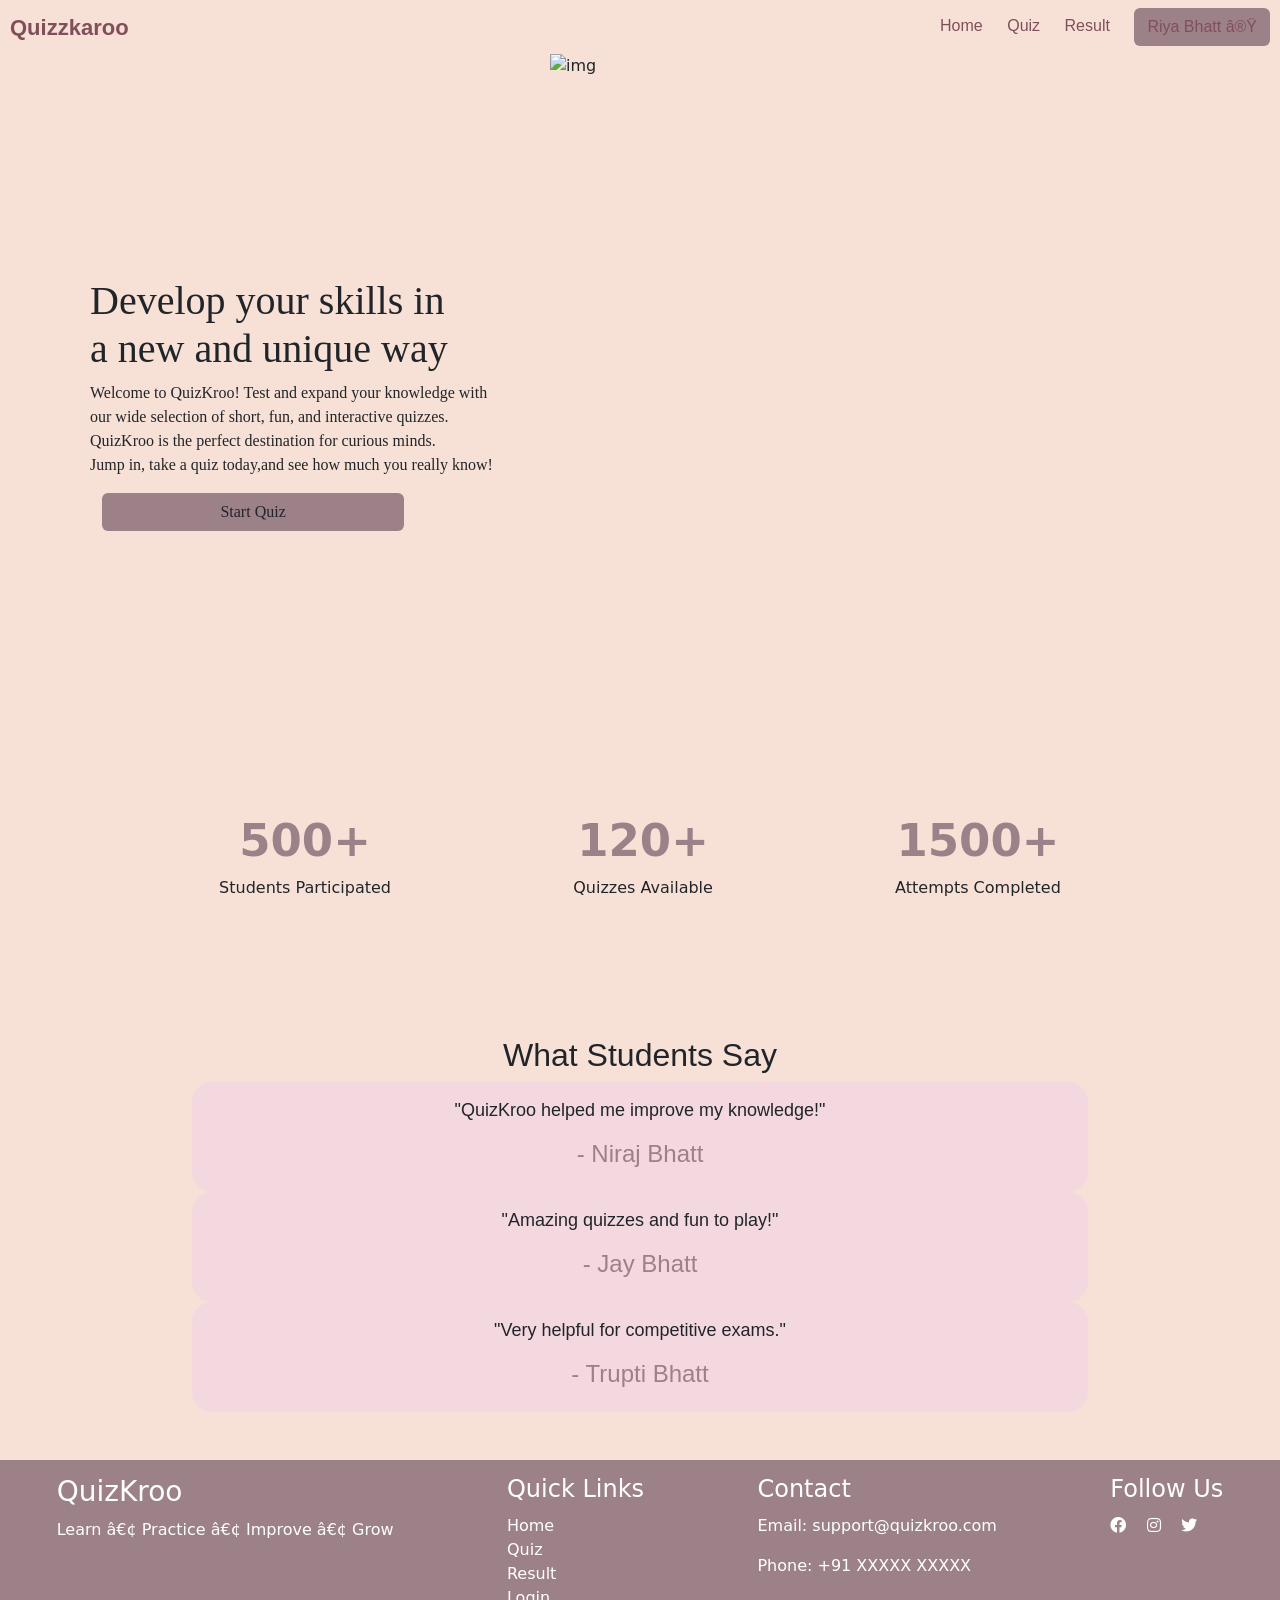
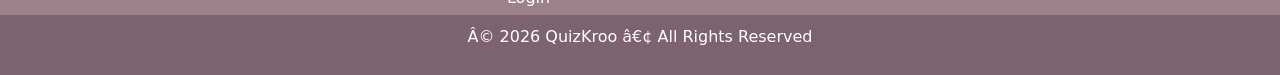
==== index.html @ 003f8d8f "Add files via upload" ====
<!DOCTYPE html>
<html>

<head>
    <title>Index Page</title>
    <link rel="stylesheet" href="navigation.css" type="text/css">
    <link href="https://cdn.jsdelivr.net/npm/bootstrap@5.3.8/dist/css/bootstrap.min.css" rel="stylesheet"
        integrity="sha384-sRIl4kxILFvY47J16cr9ZwB07vP4J8+LH7qKQnuqkuIAvNWLzeN8tE5YBujZqJLB" crossorigin="anonymous">
    <link rel="stylesheet" href="https://cdnjs.cloudflare.com/ajax/libs/font-awesome/5.15.4/css/all.min.css">

    <style>
        .section {
            display: flex;
            align-items: center;
            justify-content: space-between;
        }

        .text-block {
            margin-left: 90px;
            font-family: 'Dancing Script', cursive;
        }

        img {
            height: 700px;
            width: 700px;
            margin-right: 30px;
        }

        @media (max-width: 768px) {
            img {
                display: none;
            }
        }


        .footer {
            background: #9d8189;
            color: white;
            padding-top: 15px;
        }

        .footer-content {
            display: flex;
            justify-content: space-around;
            flex-wrap: wrap;
            text-align: left;
        }

        .footer-box h3,
        .footer-box h4 {
            margin-bottom: 10px;
        }

        .footer-box a {
            color: white;
            text-decoration: none;
        }

        .footer-box a:hover {
            text-decoration: underline;
        }

        .footer-bottom {
            text-align: center;
            margin-top: 5px;
            padding: 10px 0;
            background: #7d6270;
        }

        .stats {
            display: flex;
            justify-content: space-around;
            text-align: center;
            padding: 60px 10%;
        }

        .stat-box h2 {
            font-size: clamp(30px, 5vw, 45px);
            color: #9d8189;
            font-weight: bold;
        }

        @media (max-width: 768px) {
            .stats {
                flex-direction: column;
                gap: 25px;
            }
        }


        /* Responsive */
        @media(max-width:768px) {
            .stats {
                flex-direction: column;
                gap: 25px;
            }
        }

        .review {
            margin-top: 60px;
            text-align: center;
            font-family: Arial;
        }

        .review-box {
            background: #f3d9df;
            width: 70%;
            margin: auto;
            padding: 15px;
            border-radius: 20px;
        }

        .review-box p {
            font-size: 18px;
        }

        .review-box h4 {
            color: #9d8189;
        }
    </style>
</head>

<body class="body" style="background-color: #f7e1d7;">
    <div class="navbar">

        <div class="div_left">
            <a href="index.html" style="margin-left: 10px;">Quizzkaroo</a>
        </div>

        <div class="div_right">
            <a href="index.html">Home</a>
            <a href="quiz.html">Quiz</a>
            <a href="result.html">Result</a>
            <a href="login.html" class="btn" style="margin-right: 10px;background-color: #9d8189;">Riya Bhatt ⮟</a>

        </div>
    </div>

    <div class="section">

        <div class="text-block">
            <h1>Develop your skills in <br>a new and unique way</h1>

            <p>
                Welcome to QuizKroo! Test and expand your knowledge with<br> our wide selection
                of short, fun, and interactive quizzes.
                <br> QuizKroo is the perfect destination for curious minds.<br>
                Jump in, take a quiz today,and see how much you really know!
            </p>

            &nbsp;&nbsp;&nbsp;<a href="selection.html" class="btn w-75" style="background-color: #9d8189;">Start
                Quiz</a>


        </div>

        <img src="D:\Darshan-4th-sem\JS-PROJECT\Images\home_img.webp" alt="img">

    </div>
    <!--publication-->
    <section class="stats">
        <div class="stat-box">
            <h2>500+</h2>
            <p>Students Participated</p>
        </div>

        <div class="stat-box">
            <h2>120+</h2>
            <p>Quizzes Available</p>
        </div>

        <div class="stat-box">
            <h2>1500+</h2>
            <p>Attempts Completed</p>
        </div>
    </section>

    <!--students review -->
    <section class="review">
        <h2>What Students Say</h2>

        <div class="review-box">
            <p>"QuizKroo helped me improve my knowledge!"</p>
            <h4>- Niraj Bhatt</h4>
        </div>

        <div class="review-box">
            <p>"Amazing quizzes and fun to play!"</p>
            <h4>- Jay Bhatt</h4>
        </div>

        <div class="review-box">
            <p>"Very helpful for competitive exams."</p>
            <h4>- Trupti Bhatt</h4>
        </div>
    </section>
    </div>

    <br><br>
    <footer class="footer">
        <div class="footer-content">

            <div class="footer-box">
                <h3>QuizKroo</h3>
                <p>Learn • Practice • Improve • Grow</p>
            </div>

            <div class="footer-box">
                <h4>Quick Links</h4>
                <a href="index.html">Home</a><br>
                <a href="quiz.html">Quiz</a><br>
                <a href="result.html">Result</a><br>
                <a href="login.html">Login</a>
            </div>

            <div class="footer-box">
                <h4>Contact</h4>
                <p>Email: support@quizkroo.com</p>
                <p>Phone: +91 XXXXX XXXXX</p>
            </div>

            <div class="footer-box">
                <h4>Follow Us</h4>
                <i class="fab fa-facebook"></i>&nbsp;&nbsp;&nbsp;
                <i class="fab fa-instagram"></i>&nbsp;&nbsp;&nbsp;
                <i class="fab fa-twitter"></i>
            </div>

        </div>

        <div class="footer-bottom">
            <p>© 2026 QuizKroo • All Rights Reserved</p>
        </div>
    </footer>



    <script src="https://cdn.jsdelivr.net/npm/bootstrap@5.3.8/dist/js/bootstrap.bundle.min.js"
        integrity="sha384-FKyoEForCGlyvwx9Hj09JcYn3nv7wiPVlz7YYwJrWVcXK/BmnVDxM+D2scQbITxI"
        crossorigin="anonymous"></script>
</body>

</html>
---- navigation.css ----
body 
{
    margin: 0;
    font-family: Arial, sans-serif;
}

.navbar 
{
    display: flex;
    justify-content: space-between;
    align-items: center;
    color: #804f5a;
    background-color:  #f7e1d7;
    padding: 15px 30px;
    font-family:Verdana, Geneva, Tahoma, sans-serif;
}

.div_left a 
{
    color:  #804f5a;
    font-size: 22px;
    font-weight: bold;
    text-decoration: none;
}

.div_right a 
{
    color: #804f5a;
    text-decoration: none;
    margin-left: 20px;
    font-size: 16px;
}

.div_right a:hover {
    color: #00c3ff;
}
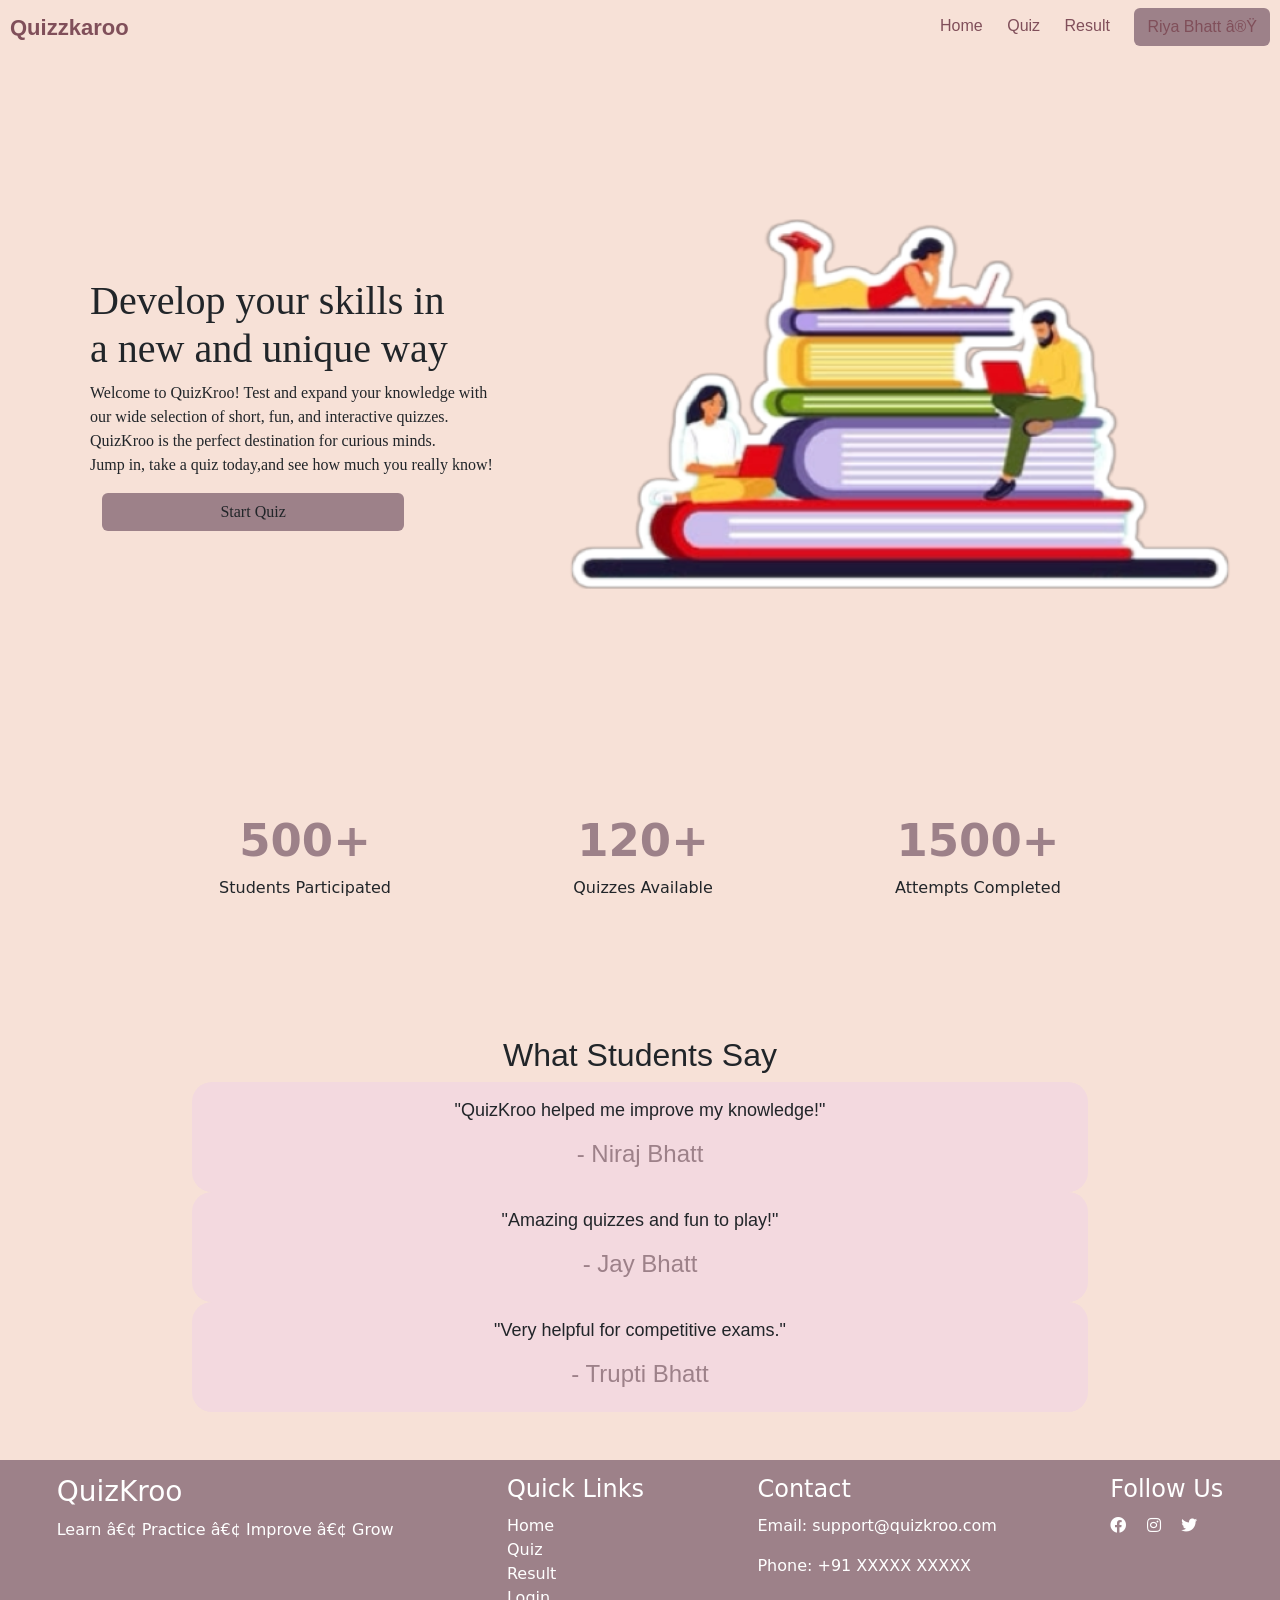
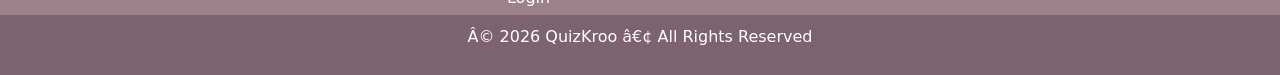
==== commit 6508360c: "Update index.html" ====
--- a/index.html
+++ b/index.html
@@ -154,7 +154,7 @@
 
         </div>
 
-        <img src="D:\Darshan-4th-sem\JS-PROJECT\Images\home_img.webp" alt="img">
+        <img src="Images\home_img.webp" alt="img">
 
     </div>
     <!--publication-->
@@ -240,4 +240,4 @@
         crossorigin="anonymous"></script>
 </body>
 
-</html>+</html>
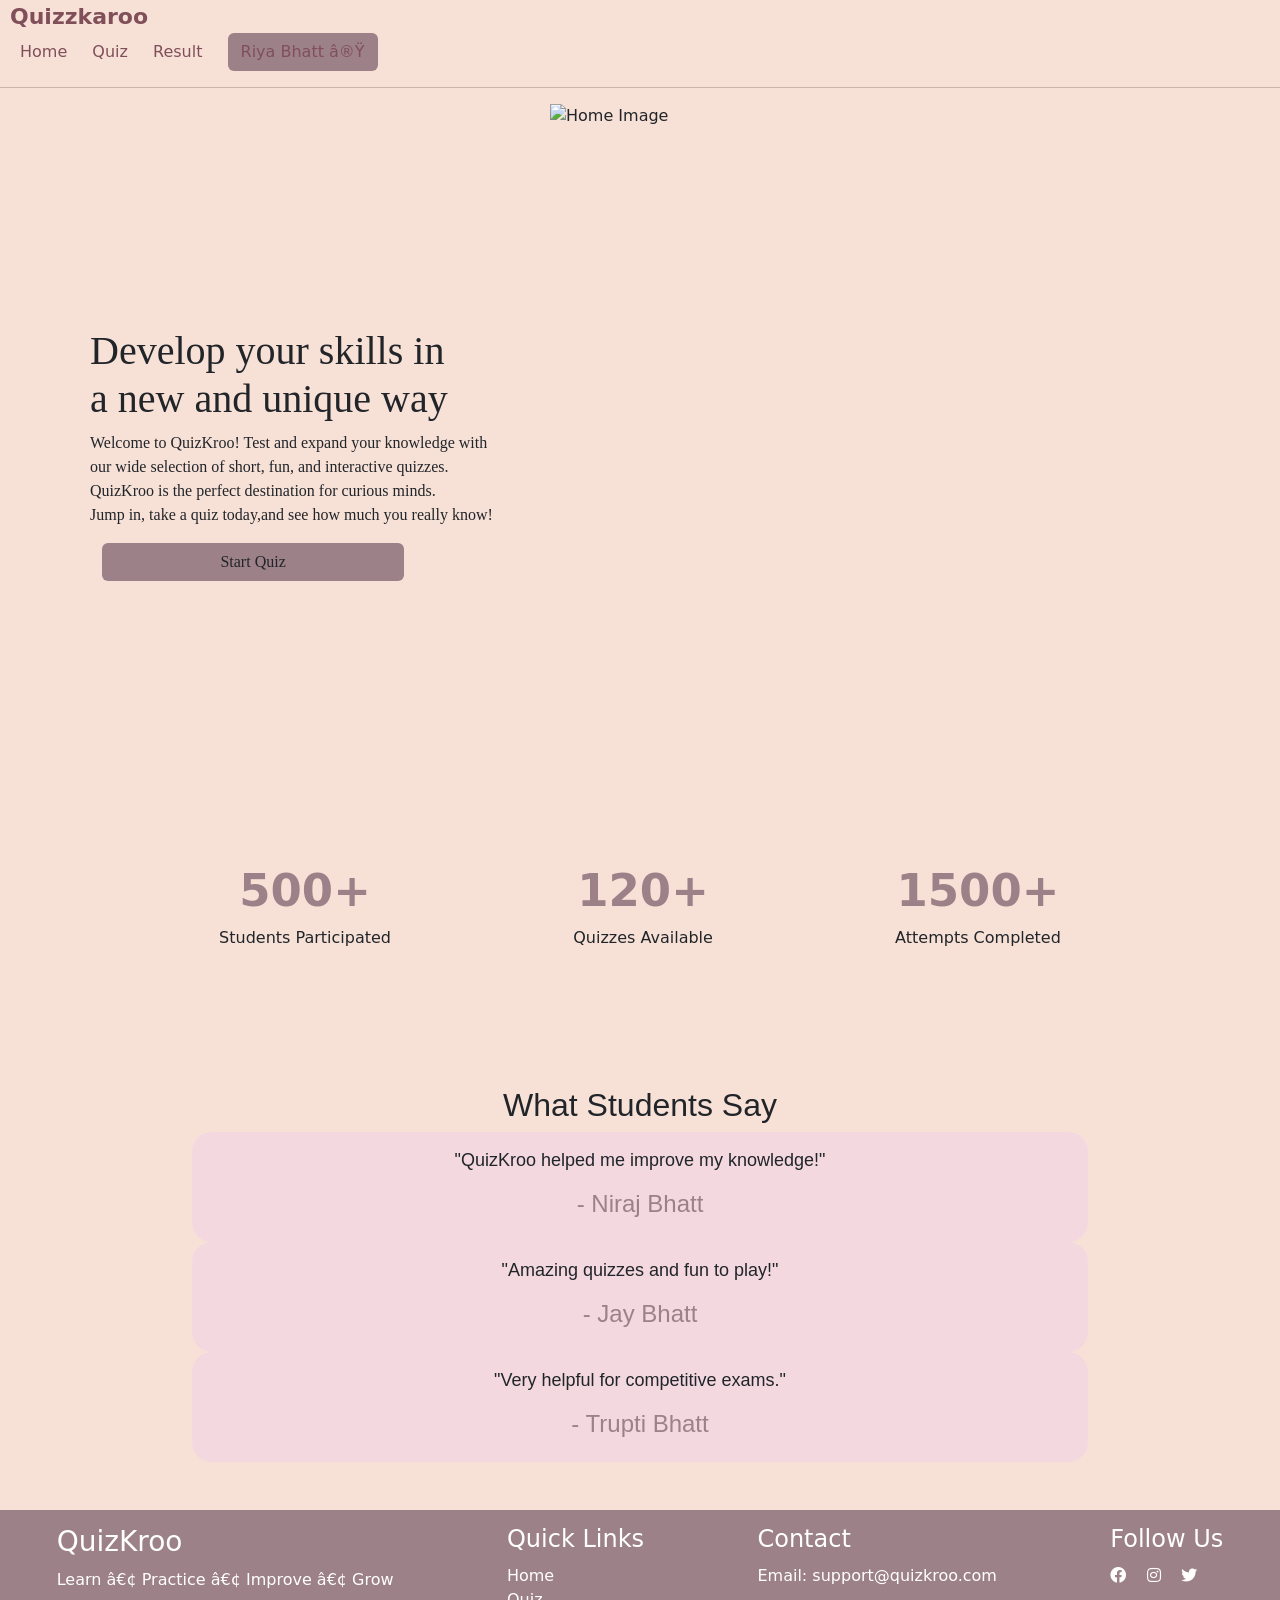
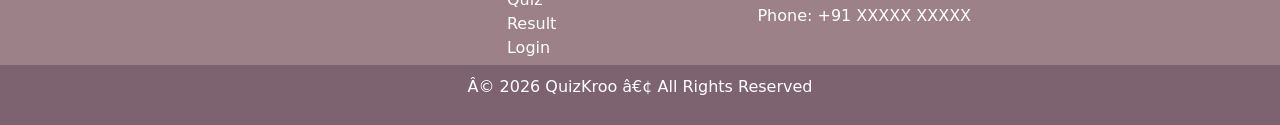
==== commit 5e68e96f: "Update index.html" ====
--- a/index.html
+++ b/index.html
@@ -121,7 +121,7 @@
 </head>
 
 <body class="body" style="background-color: #f7e1d7;">
-    <div class="navbar">
+    <div class="custom-navbar">
 
         <div class="div_left">
             <a href="index.html" style="margin-left: 10px;">Quizzkaroo</a>
@@ -135,6 +135,7 @@
 
         </div>
     </div>
+    <hr style="height:1px; background-color:#472f34; border:none;">
 
     <div class="section">
 
@@ -154,7 +155,7 @@
 
         </div>
 
-        <img src="Images\home_img.webp" alt="img">
+        <img src="home_img.webp" alt="Home Image">
 
     </div>
     <!--publication-->
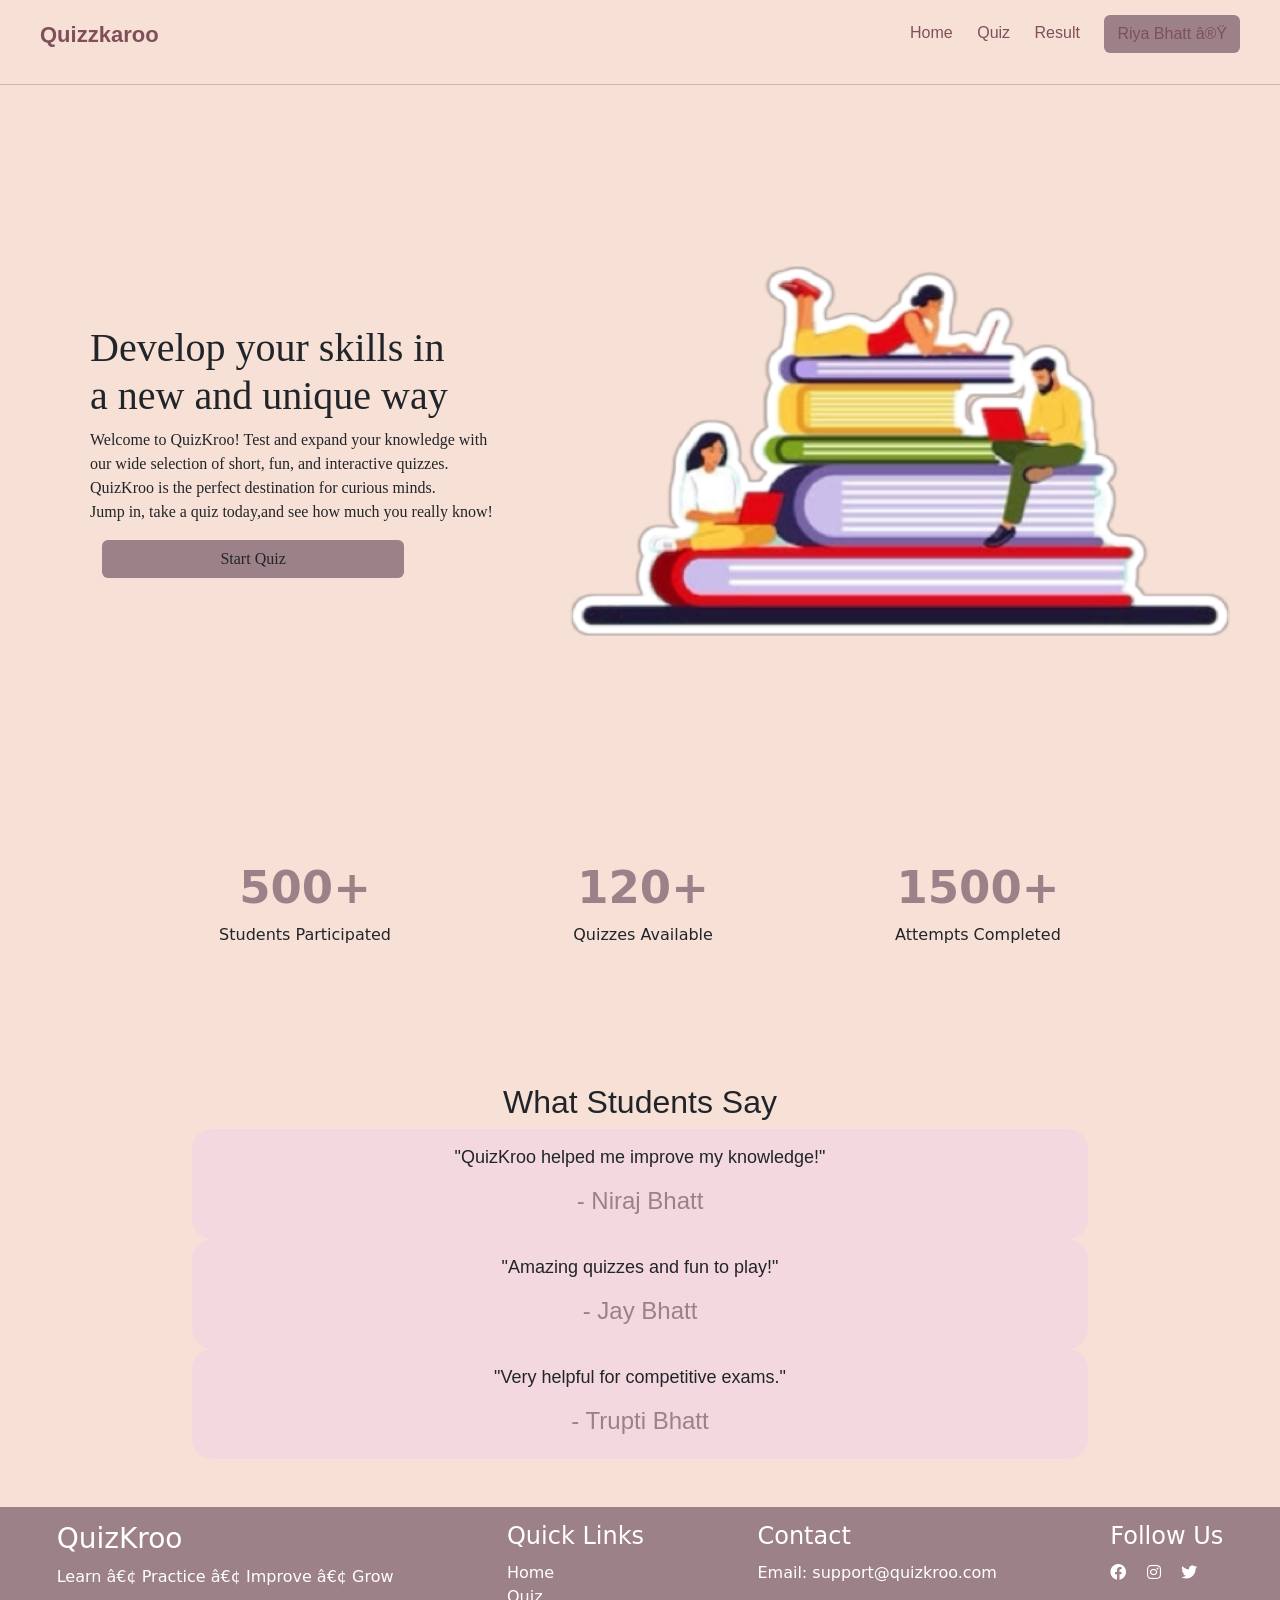
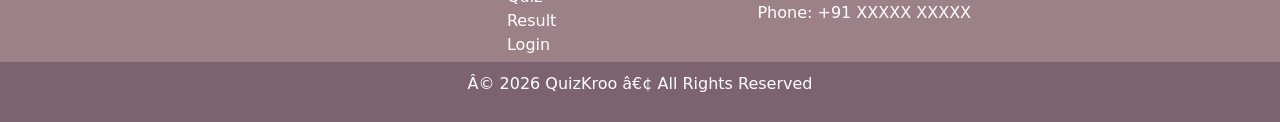
==== commit 6f9cdb72: "Update index.html" ====
--- a/index.html
+++ b/index.html
@@ -155,7 +155,7 @@
 
         </div>
 
-        <img src="home_img.webp" alt="Home Image">
+        <img src="Images/home_img.webp" alt="Home Image">
 
     </div>
     <!--publication-->
--- a/navigation.css
+++ b/navigation.css
@@ -13,7 +13,23 @@
     background-color:  #f7e1d7;
     padding: 15px 30px;
     font-family:Verdana, Geneva, Tahoma, sans-serif;
+    text-decoration: none;
+
 }
+.custom-navbar {
+    display: flex;
+    justify-content: space-between;
+    align-items: center;
+    color: #804f5a;
+    background-color: #f7e1d7;
+    padding: 15px 30px;
+    font-family: Verdana, Geneva, Tahoma, sans-serif;
+
+    position: sticky;
+    top: 0;
+    z-index: 9999;
+}
+
 
 .div_left a 
 {
@@ -32,5 +48,5 @@
 }
 
 .div_right a:hover {
-    color: #00c3ff;
+    color: #774f58;
 }
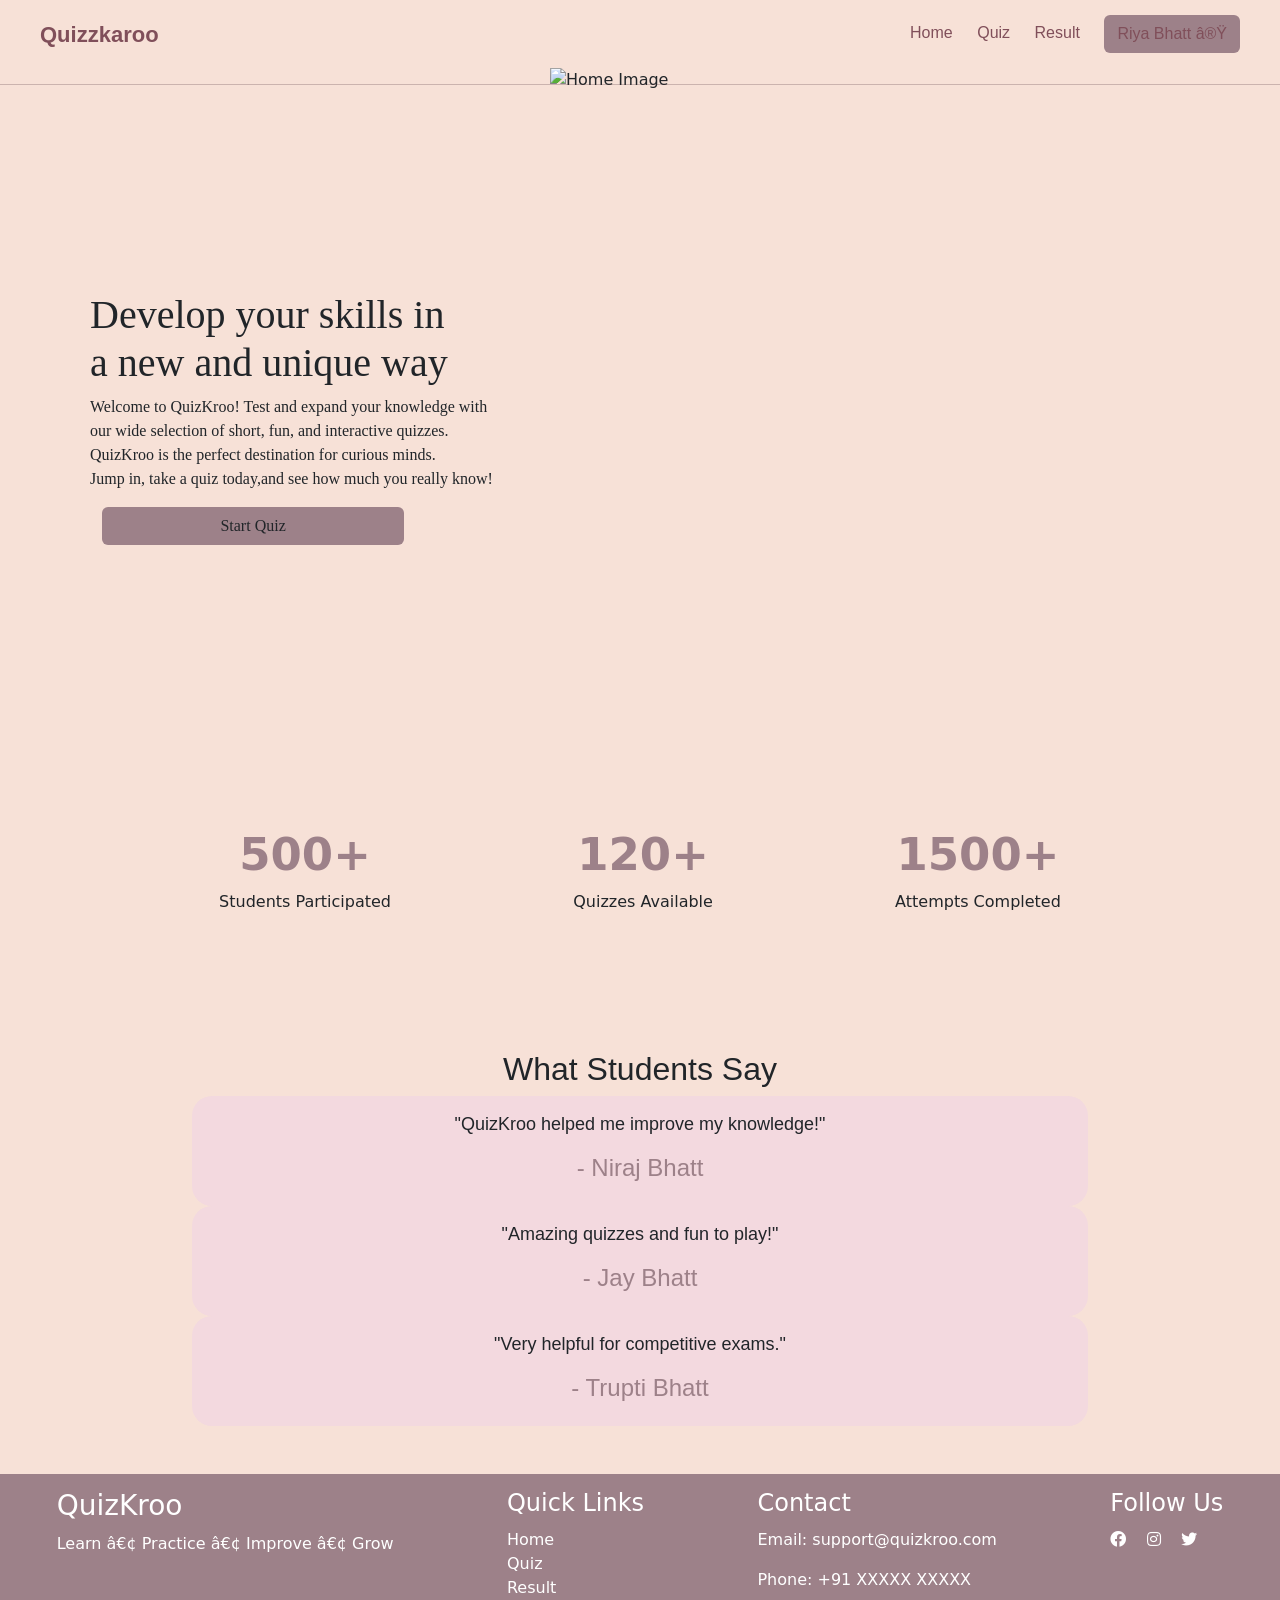
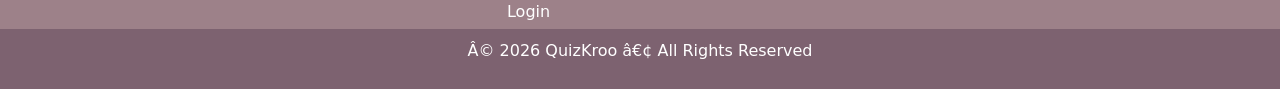
==== commit 7b508a8b: "Update index.html" ====
--- a/index.html
+++ b/index.html
@@ -30,6 +30,16 @@
             img {
                 display: none;
             }
+
+            .section {
+                flex-direction: column;
+                text-align: center;
+            }
+
+            .text-block {
+                margin-left: 0;
+                padding: 20px;
+            }
         }
 
 
@@ -117,6 +127,14 @@
         .review-box h4 {
             color: #9d8189;
         }
+
+        .fixed-hr {
+            position: fixed;
+            width: 100%;
+            height: 1px;
+            background-color: #472f34;
+            border: none;
+        }
     </style>
 </head>
 
@@ -135,8 +153,7 @@
 
         </div>
     </div>
-    <hr style="height:1px; background-color:#472f34; border:none;">
-
+    <hr class="fixed-hr">
     <div class="section">
 
         <div class="text-block">
@@ -155,7 +172,7 @@
 
         </div>
 
-        <img src="Images/home_img.webp" alt="Home Image">
+        <img src="home_img.webp" alt="Home Image">
 
     </div>
     <!--publication-->
